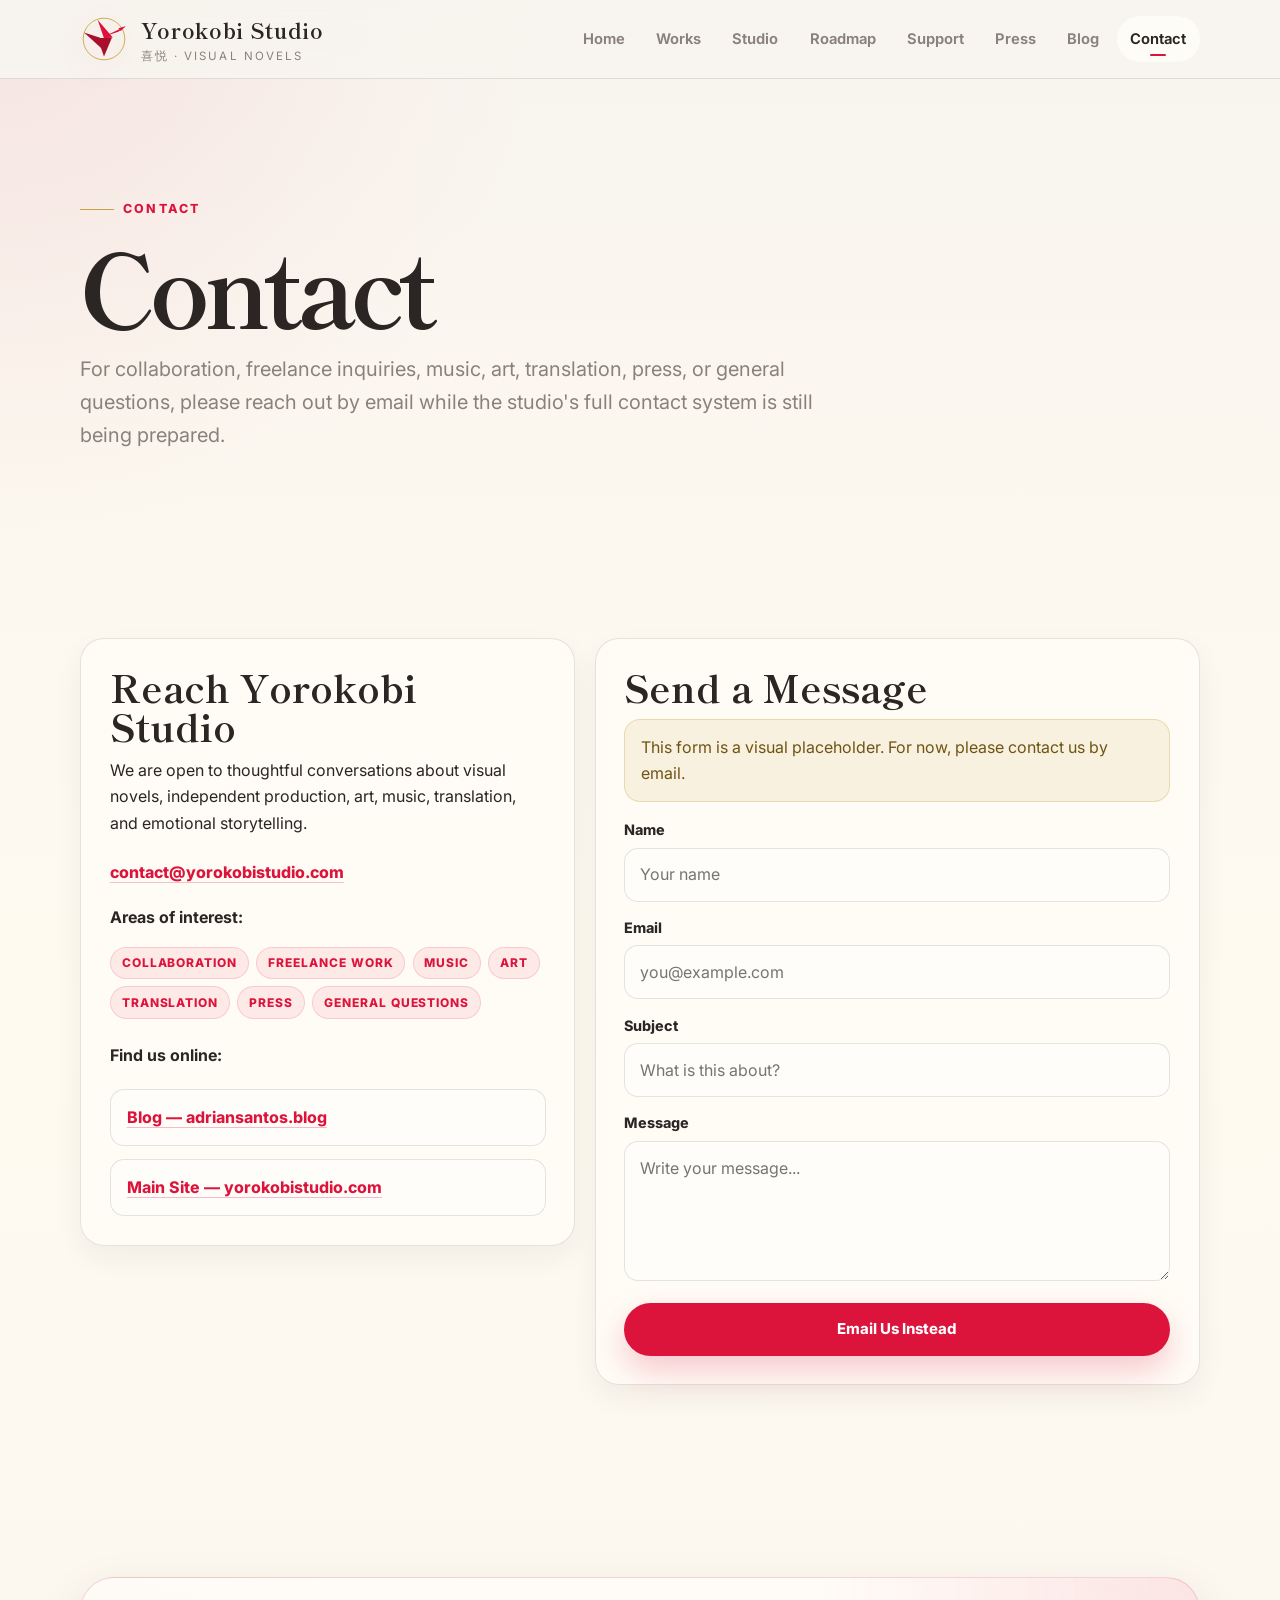
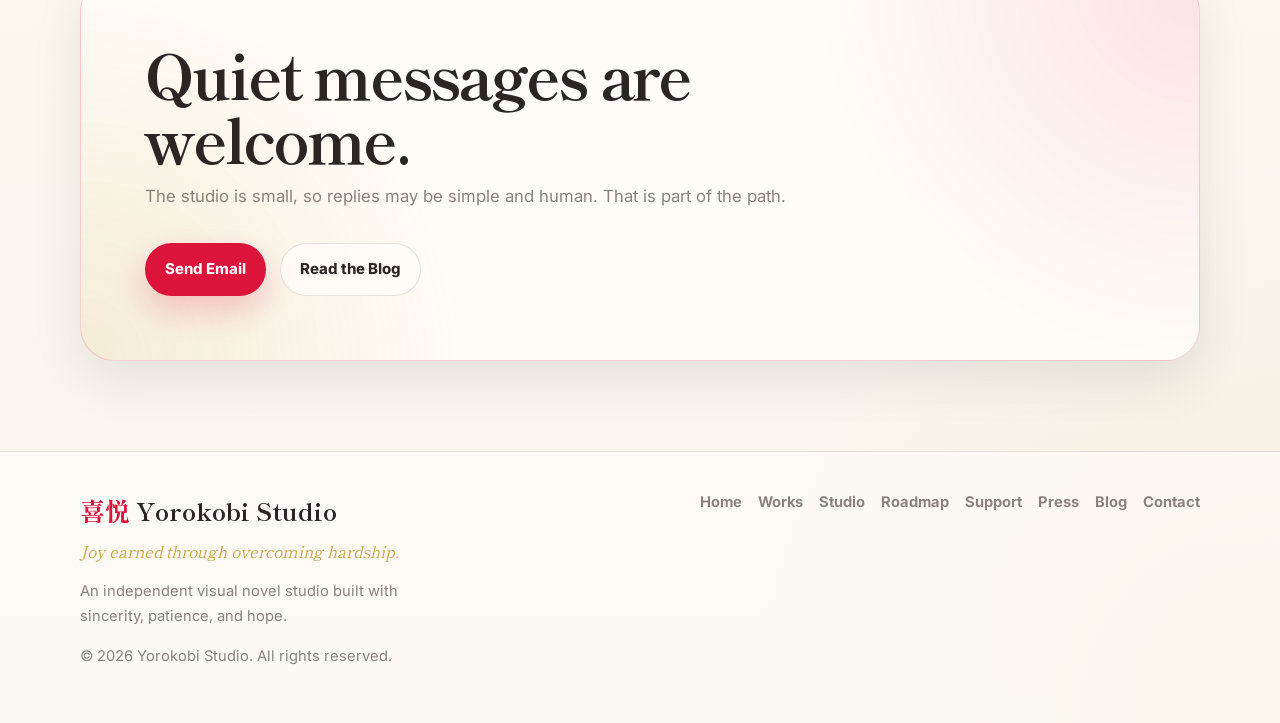
==== contact.html @ f6c5d346 "primeiro commit" ====
<!doctype html>
<html lang="en">
<head>
  <meta charset="utf-8">
  <meta name="viewport" content="width=device-width, initial-scale=1">
  <title>Contact — Yorokobi Studio</title>
  <meta name="description" content="Contact Yorokobi Studio about collaboration, freelance work, music, art, translation, press, or general questions. For now, please reach us by email.">
  <link rel="canonical" href="https://yorokobistudio.com/contact.html">
  <meta name="theme-color" content="#DC143C">

  <!-- Open Graph -->
  <meta property="og:type" content="website">
  <meta property="og:site_name" content="Yorokobi Studio">
  <meta property="og:title" content="Contact — Yorokobi Studio">
  <meta property="og:description" content="Reach Yorokobi Studio about collaboration, freelance work, music, art, translation, press, or general questions.">
  <meta property="og:url" content="https://yorokobistudio.com/contact.html">
  <meta property="og:image" content="https://yorokobistudio.com/assets/img/og-image.png">
  <meta property="og:locale" content="en">

  <!-- Twitter -->
  <meta name="twitter:card" content="summary_large_image">
  <meta name="twitter:title" content="Contact — Yorokobi Studio">
  <meta name="twitter:description" content="Reach Yorokobi Studio about collaboration, freelance work, music, art, translation, or press.">
  <meta name="twitter:image" content="https://yorokobistudio.com/assets/img/og-image.png">

  <!-- Favicons -->
  <link rel="icon" href="assets/favicon/favicon.ico" sizes="any">
  <link rel="icon" type="image/svg+xml" href="assets/favicon/favicon.svg">
  <link rel="icon" type="image/png" sizes="32x32" href="assets/favicon/favicon-32x32.png">
  <link rel="icon" type="image/png" sizes="16x16" href="assets/favicon/favicon-16x16.png">
  <link rel="apple-touch-icon" href="assets/favicon/apple-touch-icon.png">

  <!-- Fonts -->
  <link rel="preconnect" href="https://fonts.googleapis.com">
  <link rel="preconnect" href="https://fonts.gstatic.com" crossorigin>
  <link href="https://fonts.googleapis.com/css2?family=Shippori+Mincho:wght@500;700&family=Inter:wght@400;500;600;700&display=swap" rel="stylesheet">

  <link rel="stylesheet" href="assets/css/style.css">
</head>
<body>
  <a class="skip-link" href="#main-content">Skip to content</a>
<header class="site-header">
  <div class="header-inner">
    <a class="brand" href="index.html" aria-label="Yorokobi Studio — home">
      <img class="brand-logo" src="assets/img/logo-mark.svg" alt="" aria-hidden="true" width="48" height="48">
      <span class="brand-text">
        <span class="brand-name">Yorokobi Studio</span>
        <span class="brand-sub">喜悦 · Visual Novels</span>
      </span>
    </a>

    <button class="nav-toggle" type="button" aria-label="Open navigation menu" aria-controls="site-nav" aria-expanded="false" data-nav-toggle>
      <span></span>
      <span></span>
      <span></span>
    </button>

    <nav class="site-nav" id="site-nav" aria-label="Primary navigation" data-site-nav>
      <a href="index.html">Home</a><a href="works.html">Works</a><a href="studio.html">Studio</a><a href="roadmap.html">Roadmap</a><a href="support.html">Support</a><a href="press.html">Press</a><a href="https://adriansantos.blog" target="_blank" rel="noopener">Blog</a><a href="contact.html" class="active">Contact</a>
    </nav>
  </div>
</header>
  <main id="main-content">
    <section class="page-hero">
      <span class="eyebrow">Contact</span>
      <h1>Contact</h1>
      <p class="lead">For collaboration, freelance inquiries, music, art, translation, press, or general questions, please reach out by email while the studio's full contact system is still being prepared.</p>
    </section>

    <section class="section">
      <div class="container contact-layout">
        <article class="contact-card fade-in">
          <h2>Reach Yorokobi Studio</h2>
          <p>We are open to thoughtful conversations about visual novels, independent production, art, music, translation, and emotional storytelling.</p>
          <a class="contact-email" href="mailto:contact@yorokobistudio.com">contact@yorokobistudio.com</a>

          <p><strong>Areas of interest:</strong></p>
          <div class="interest-tags">
            <span class="pill">Collaboration</span>
            <span class="pill">Freelance Work</span>
            <span class="pill">Music</span>
            <span class="pill">Art</span>
            <span class="pill">Translation</span>
            <span class="pill">Press</span>
            <span class="pill">General Questions</span>
          </div>

          <p style="margin-top:1.4rem;"><strong>Find us online:</strong></p>
          <ul class="support-list">
            <li><a class="text-link" href="https://adriansantos.blog" target="_blank" rel="noopener">Blog — adriansantos.blog</a></li>
            <li><a class="text-link" href="https://yorokobistudio.com" target="_blank" rel="noopener">Main Site — yorokobistudio.com</a></li>
          </ul>
        </article>

        <article class="contact-card fade-in">
          <h2>Send a Message</h2>
          <p class="notice">This form is a visual placeholder. For now, please contact us by email.</p>
          <form class="placeholder-form" aria-label="Visual contact form placeholder">
            <div class="field">
              <label for="name">Name</label>
              <input id="name" name="name" type="text" autocomplete="name" placeholder="Your name" disabled>
            </div>
            <div class="field">
              <label for="email">Email</label>
              <input id="email" name="email" type="email" autocomplete="email" placeholder="you@example.com" disabled>
            </div>
            <div class="field">
              <label for="subject">Subject</label>
              <input id="subject" name="subject" type="text" placeholder="What is this about?" disabled>
            </div>
            <div class="field">
              <label for="message">Message</label>
              <textarea id="message" name="message" placeholder="Write your message..." disabled></textarea>
            </div>
            <a class="button button-primary" href="mailto:contact@yorokobistudio.com">Email Us Instead</a>
          </form>
        </article>
      </div>
    </section>

    <section class="cta fade-in">
      <h2>Quiet messages are welcome.</h2>
      <p>The studio is small, so replies may be simple and human. That is part of the path.</p>
      <div class="cta-actions">
        <a class="button button-primary" href="mailto:contact@yorokobistudio.com">Send Email</a>
        <a class="button button-secondary" href="https://adriansantos.blog" target="_blank" rel="noopener">Read the Blog</a>
      </div>
    </section>

  </main>
  <footer class="site-footer">
  <div class="footer-inner">
    <div class="footer-brand">
      <h2><span class="footer-kanji">喜悦</span> Yorokobi Studio</h2>
      <p class="footer-tagline">Joy earned through overcoming hardship.</p>
      <p class="footer-note">An independent visual novel studio built with sincerity, patience, and hope.</p>
      <p class="footer-small">© 2026 Yorokobi Studio. All rights reserved.</p>
    </div>
    <nav class="footer-links" aria-label="Footer navigation">
      <a href="index.html">Home</a><a href="works.html">Works</a><a href="studio.html">Studio</a><a href="roadmap.html">Roadmap</a><a href="support.html">Support</a><a href="press.html">Press</a><a href="https://adriansantos.blog" target="_blank" rel="noopener">Blog</a><a href="contact.html">Contact</a>
    </nav>
  </div>
</footer>
  <script src="assets/js/main.js"></script>
</body>
</html>
---- assets/css/style.css ----
/*
  Yorokobi Studio static MVP
  Palette:
  - Off-white: #F8F5EF
  - Carmine: #DC143C
  - Soft gold: #C6A43F
  - Dark text: #2B2523
  - Soft gray: #8A817C
  - Alternate light: #FFFDF8
*/

:root {
  --color-bg: #F8F5EF;
  --color-bg-soft: #FFFDF8;
  --color-card: rgba(255, 253, 248, 0.84);
  --color-text: #2B2523;
  --color-muted: #8A817C;
  --color-red: #DC143C;
  --color-red-dark: #A80F2D;
  --color-gold: #C6A43F;
  --color-line: rgba(43, 37, 35, 0.12);
  --color-shadow: rgba(43, 37, 35, 0.10);
  --font-title: "Shippori Mincho", "Noto Serif JP", "Noto Serif", Georgia, serif;
  --font-body: "Inter", "Noto Sans", "Montserrat", system-ui, -apple-system, BlinkMacSystemFont, "Segoe UI", sans-serif;
  --container: min(1120px, calc(100% - 40px));
  --radius: 24px;
  --radius-sm: 16px;
  --shadow: 0 18px 50px var(--color-shadow);
  --transition: 180ms ease;
}

*,
*::before,
*::after {
  box-sizing: border-box;
}

html {
  color: var(--color-text);
  background: var(--color-bg);
  scroll-behavior: smooth;
}

body {
  margin: 0;
  min-height: 100vh;
  font-family: var(--font-body);
  line-height: 1.65;
  background:
    radial-gradient(circle at top left, rgba(220, 20, 60, 0.08), transparent 34rem),
    radial-gradient(circle at bottom right, rgba(198, 164, 63, 0.12), transparent 35rem),
    linear-gradient(180deg, var(--color-bg), #fffaf0 44%, var(--color-bg));
  color: var(--color-text);
}

body.nav-open {
  overflow: hidden;
}

img,
svg {
  max-width: 100%;
  display: block;
}

a {
  color: inherit;
  text-decoration: none;
}

a:focus-visible,
button:focus-visible,
input:focus-visible,
textarea:focus-visible {
  outline: 3px solid rgba(220, 20, 60, 0.35);
  outline-offset: 4px;
  border-radius: 10px;
}

p {
  margin: 0 0 1rem;
}

.skip-link {
  position: absolute;
  top: -80px;
  left: 16px;
  z-index: 999;
  padding: 0.75rem 1rem;
  color: white;
  background: var(--color-red);
  border-radius: 999px;
}

.skip-link:focus {
  top: 16px;
}

.site-header {
  position: sticky;
  top: 0;
  z-index: 100;
  backdrop-filter: blur(16px);
  background: rgba(248, 245, 239, 0.88);
  border-bottom: 1px solid var(--color-line);
}

.header-inner {
  width: var(--container);
  margin: 0 auto;
  min-height: 78px;
  display: flex;
  align-items: center;
  justify-content: space-between;
  gap: 1.5rem;
}

.brand {
  display: inline-flex;
  align-items: center;
  gap: 0.8rem;
  min-width: max-content;
}

.brand-mark {
  width: 44px;
  height: 44px;
  display: grid;
  place-items: center;
  border: 1px solid rgba(220, 20, 60, 0.2);
  border-radius: 50%;
  background:
    linear-gradient(135deg, rgba(255,255,255,0.75), rgba(198,164,63,0.12)),
    var(--color-bg-soft);
  color: var(--color-red);
  font-family: var(--font-title);
  font-size: 1.08rem;
  box-shadow: 0 10px 24px rgba(220, 20, 60, 0.08);
}

.brand-text {
  display: flex;
  flex-direction: column;
  gap: 0.02rem;
}

.brand-name {
  font-family: var(--font-title);
  font-size: clamp(1.1rem, 2vw, 1.34rem);
  letter-spacing: 0.03em;
  font-weight: 700;
}

.brand-sub {
  color: var(--color-muted);
  font-size: 0.72rem;
  letter-spacing: 0.18em;
  text-transform: uppercase;
}

.nav-toggle {
  display: none;
  width: 44px;
  height: 44px;
  border: 1px solid var(--color-line);
  border-radius: 999px;
  background: var(--color-bg-soft);
  cursor: pointer;
}

.nav-toggle span {
  display: block;
  width: 18px;
  height: 2px;
  margin: 4px auto;
  background: var(--color-text);
  border-radius: 999px;
  transition: transform var(--transition), opacity var(--transition);
}

.nav-toggle[aria-expanded="true"] span:nth-child(1) {
  transform: translateY(6px) rotate(45deg);
}

.nav-toggle[aria-expanded="true"] span:nth-child(2) {
  opacity: 0;
}

.nav-toggle[aria-expanded="true"] span:nth-child(3) {
  transform: translateY(-6px) rotate(-45deg);
}

.site-nav {
  display: flex;
  align-items: center;
  gap: 0.25rem;
}

.site-nav a {
  position: relative;
  padding: 0.7rem 0.85rem;
  border-radius: 999px;
  color: var(--color-muted);
  font-size: 0.92rem;
  font-weight: 650;
  transition: color var(--transition), background var(--transition);
}

.site-nav a:hover,
.site-nav a.active {
  color: var(--color-text);
  background: rgba(255, 253, 248, 0.9);
}

.site-nav a.active::after {
  content: "";
  position: absolute;
  left: 50%;
  bottom: 0.4rem;
  width: 16px;
  height: 2px;
  background: var(--color-red);
  border-radius: 999px;
  transform: translateX(-50%);
}

main {
  width: 100%;
}

.container {
  width: var(--container);
  margin: 0 auto;
}

.hero {
  width: var(--container);
  margin: 0 auto;
  min-height: calc(100vh - 78px);
  padding: clamp(4rem, 8vw, 7rem) 0;
  display: grid;
  grid-template-columns: minmax(0, 1.05fr) minmax(320px, 0.95fr);
  align-items: center;
  gap: clamp(2rem, 6vw, 5.5rem);
}

.hero-kicker,
.eyebrow {
  display: inline-flex;
  align-items: center;
  gap: 0.55rem;
  margin-bottom: 1rem;
  color: var(--color-red);
  font-size: 0.78rem;
  font-weight: 780;
  letter-spacing: 0.18em;
  text-transform: uppercase;
}

.hero-kicker::before,
.eyebrow::before {
  content: "";
  width: 34px;
  height: 1px;
  background: var(--color-gold);
}

.hero-title {
  margin: 0;
  font-family: var(--font-title);
  font-size: clamp(3.2rem, 8.8vw, 7.4rem);
  line-height: 0.92;
  letter-spacing: -0.055em;
}

.hero-kanji {
  display: inline-block;
  color: var(--color-red);
  font-size: 0.58em;
  letter-spacing: 0.02em;
  transform: translateY(-0.08em);
}

.hero-lead {
  max-width: 660px;
  margin: 1.6rem 0 0;
  color: var(--color-muted);
  font-size: clamp(1.04rem, 2vw, 1.3rem);
}

.hero-actions,
.cta-actions,
.page-actions {
  display: flex;
  flex-wrap: wrap;
  gap: 0.85rem;
  margin-top: 2rem;
}

.button {
  display: inline-flex;
  align-items: center;
  justify-content: center;
  min-height: 48px;
  padding: 0.82rem 1.2rem;
  border: 1px solid transparent;
  border-radius: 999px;
  font-size: 0.94rem;
  font-weight: 750;
  transition: transform var(--transition), box-shadow var(--transition), background var(--transition), border-color var(--transition), color var(--transition);
}

.button:hover {
  transform: translateY(-2px);
}

.button-primary {
  color: #fff;
  background: var(--color-red);
  box-shadow: 0 14px 32px rgba(220, 20, 60, 0.22);
}

.button-primary:hover {
  background: var(--color-red-dark);
}

.button-secondary {
  color: var(--color-text);
  background: rgba(255, 253, 248, 0.72);
  border-color: var(--color-line);
}

.button-secondary:hover {
  border-color: rgba(220, 20, 60, 0.28);
  box-shadow: 0 10px 28px rgba(43, 37, 35, 0.08);
}

.hero-media {
  position: relative;
}

.hero-card {
  position: relative;
  overflow: hidden;
  border: 1px solid var(--color-line);
  border-radius: 34px;
  background: var(--color-card);
  box-shadow: var(--shadow);
}

.hero-note {
  position: absolute;
  right: -0.8rem;
  bottom: -1rem;
  width: min(290px, 85%);
  padding: 1rem 1.1rem;
  border: 1px solid rgba(198, 164, 63, 0.34);
  border-radius: 20px;
  background: rgba(255, 253, 248, 0.92);
  box-shadow: 0 16px 36px rgba(43, 37, 35, 0.12);
  backdrop-filter: blur(12px);
}

.hero-note strong {
  display: block;
  margin-bottom: 0.18rem;
  font-family: var(--font-title);
  font-size: 1.12rem;
}

.hero-note span {
  color: var(--color-muted);
  font-size: 0.9rem;
}

.section {
  padding: clamp(3.7rem, 8vw, 6.5rem) 0;
}

.section.alt {
  border-top: 1px solid var(--color-line);
  border-bottom: 1px solid var(--color-line);
  background:
    linear-gradient(180deg, rgba(255,253,248,0.72), rgba(248,245,239,0.66));
}

.section-header {
  display: flex;
  align-items: end;
  justify-content: space-between;
  gap: 1.5rem;
  margin-bottom: 2rem;
}

.section-title {
  margin: 0;
  max-width: 780px;
  font-family: var(--font-title);
  font-size: clamp(2.1rem, 5vw, 4.2rem);
  line-height: 1;
  letter-spacing: -0.04em;
}

.section-copy {
  max-width: 650px;
  color: var(--color-muted);
  font-size: 1.04rem;
}

.text-link {
  color: var(--color-red);
  font-weight: 760;
  text-decoration: underline;
  text-decoration-color: rgba(220, 20, 60, 0.28);
  text-underline-offset: 0.25em;
}

.grid {
  display: grid;
  gap: 1.2rem;
}

.grid-3 {
  grid-template-columns: repeat(3, minmax(0, 1fr));
}

.grid-2 {
  grid-template-columns: repeat(2, minmax(0, 1fr));
}

.card {
  position: relative;
  overflow: hidden;
  border: 1px solid var(--color-line);
  border-radius: var(--radius);
  background: var(--color-card);
  box-shadow: 0 12px 28px rgba(43, 37, 35, 0.055);
  transition: transform var(--transition), box-shadow var(--transition), border-color var(--transition);
}

.card:hover {
  transform: translateY(-4px);
  border-color: rgba(220, 20, 60, 0.2);
  box-shadow: var(--shadow);
}

.card-body {
  padding: 1.45rem;
}

.card-meta {
  display: flex;
  flex-wrap: wrap;
  gap: 0.5rem;
  margin-bottom: 1rem;
  color: var(--color-muted);
  font-size: 0.8rem;
  letter-spacing: 0.08em;
  text-transform: uppercase;
}

.pill,
.status-pill {
  display: inline-flex;
  width: fit-content;
  align-items: center;
  border-radius: 999px;
  font-size: 0.75rem;
  font-weight: 780;
  letter-spacing: 0.08em;
  text-transform: uppercase;
}

.pill {
  padding: 0.34rem 0.68rem;
  color: var(--color-red);
  background: rgba(220, 20, 60, 0.08);
  border: 1px solid rgba(220, 20, 60, 0.14);
}

.status-pill {
  padding: 0.28rem 0.58rem;
  color: #6F5413;
  background: rgba(198, 164, 63, 0.16);
  border: 1px solid rgba(198, 164, 63, 0.24);
}

.card-title {
  margin: 0 0 0.65rem;
  font-family: var(--font-title);
  font-size: clamp(1.32rem, 3vw, 1.72rem);
  line-height: 1.12;
}

.card p {
  color: var(--color-muted);
}

.work-image {
  border-bottom: 1px solid var(--color-line);
  background: #fffaf0;
}

.work-details {
  display: grid;
  gap: 0.55rem;
  margin: 1.15rem 0 0;
  padding: 0;
  list-style: none;
}

.work-details li {
  display: flex;
  justify-content: space-between;
  gap: 1rem;
  color: var(--color-muted);
  font-size: 0.93rem;
  border-top: 1px solid var(--color-line);
  padding-top: 0.55rem;
}

.work-details strong {
  color: var(--color-text);
}

.manifesto-grid {
  display: grid;
  grid-template-columns: 0.86fr 1.14fr;
  gap: clamp(1.5rem, 5vw, 4rem);
  align-items: start;
}

.manifesto-panel {
  padding: clamp(1.4rem, 4vw, 2rem);
  border: 1px solid rgba(220, 20, 60, 0.18);
  border-radius: 30px;
  background:
    linear-gradient(140deg, rgba(255,253,248,0.95), rgba(248,245,239,0.64)),
    var(--color-bg-soft);
  box-shadow: var(--shadow);
}

.manifesto-panel blockquote {
  margin: 0;
  font-family: var(--font-title);
  font-size: clamp(1.7rem, 3.5vw, 3rem);
  line-height: 1.12;
  letter-spacing: -0.035em;
}

.manifesto-list {
  display: grid;
  gap: 1rem;
}

.manifesto-item {
  padding: 1.2rem;
  border: 1px solid var(--color-line);
  border-radius: var(--radius-sm);
  background: rgba(255, 253, 248, 0.74);
}

.manifesto-item h3 {
  margin: 0 0 0.35rem;
  font-family: var(--font-title);
  font-size: 1.25rem;
}

.cta {
  width: var(--container);
  margin: clamp(3rem, 7vw, 6rem) auto;
  padding: clamp(2rem, 6vw, 4rem);
  border: 1px solid rgba(220, 20, 60, 0.18);
  border-radius: 34px;
  background:
    radial-gradient(circle at top right, rgba(220, 20, 60, 0.10), transparent 24rem),
    radial-gradient(circle at bottom left, rgba(198, 164, 63, 0.18), transparent 24rem),
    rgba(255, 253, 248, 0.86);
  box-shadow: var(--shadow);
}

.cta h2 {
  max-width: 760px;
  margin: 0 0 0.9rem;
  font-family: var(--font-title);
  font-size: clamp(2rem, 4.8vw, 4rem);
  line-height: 1.03;
  letter-spacing: -0.045em;
}

.cta p {
  max-width: 680px;
  color: var(--color-muted);
  font-size: 1.05rem;
}

.page-hero {
  width: var(--container);
  margin: 0 auto;
  padding: clamp(4.6rem, 9vw, 7rem) 0 clamp(2.7rem, 6vw, 4.2rem);
}

.page-hero h1 {
  margin: 0;
  font-family: var(--font-title);
  font-size: clamp(3rem, 8vw, 6.5rem);
  line-height: 0.95;
  letter-spacing: -0.055em;
}

.page-hero p {
  max-width: 760px;
  margin-top: 1.25rem;
  color: var(--color-muted);
  font-size: clamp(1.05rem, 2.2vw, 1.25rem);
}

.story-section {
  display: grid;
  grid-template-columns: 0.8fr 1.2fr;
  gap: clamp(1.5rem, 5vw, 4rem);
}

.story-index {
  position: sticky;
  top: 110px;
  height: fit-content;
  padding: 1.4rem;
  border: 1px solid var(--color-line);
  border-radius: var(--radius);
  background: rgba(255, 253, 248, 0.7);
}

.story-index span {
  color: var(--color-red);
  font-size: 0.78rem;
  font-weight: 800;
  letter-spacing: 0.16em;
  text-transform: uppercase;
}

.story-index h2 {
  margin: 0.65rem 0 0;
  font-family: var(--font-title);
  font-size: clamp(1.8rem, 4vw, 3rem);
  line-height: 1;
}

.story-blocks {
  display: grid;
  gap: 1rem;
}

.story-block {
  padding: clamp(1.2rem, 3vw, 1.8rem);
  border: 1px solid var(--color-line);
  border-radius: var(--radius);
  background: rgba(255, 253, 248, 0.78);
}

.story-block h3 {
  margin: 0 0 0.7rem;
  font-family: var(--font-title);
  font-size: clamp(1.5rem, 3vw, 2rem);
}

.support-list {
  display: grid;
  gap: 0.8rem;
  padding: 0;
  margin: 1.3rem 0 0;
  list-style: none;
}

.support-list li {
  padding: 0.9rem 1rem;
  border: 1px solid var(--color-line);
  border-radius: 14px;
  background: rgba(255,255,255,0.36);
}

.link-grid {
  display: grid;
  grid-template-columns: repeat(3, minmax(0, 1fr));
  gap: 1rem;
}

.platform-link {
  padding: 1.2rem;
  border: 1px solid var(--color-line);
  border-radius: var(--radius-sm);
  background: rgba(255, 253, 248, 0.72);
  transition: transform var(--transition), border-color var(--transition), box-shadow var(--transition);
}

.platform-link:hover {
  transform: translateY(-3px);
  border-color: rgba(220, 20, 60, 0.22);
  box-shadow: 0 16px 34px rgba(43, 37, 35, 0.08);
}

.platform-link strong {
  display: block;
  margin-bottom: 0.3rem;
  font-family: var(--font-title);
  font-size: 1.28rem;
}

.platform-link span {
  color: var(--color-muted);
  font-size: 0.92rem;
}

.contact-layout {
  display: grid;
  grid-template-columns: 0.9fr 1.1fr;
  gap: 1.2rem;
  align-items: start;
}

.contact-card {
  padding: clamp(1.35rem, 3vw, 1.8rem);
  border: 1px solid var(--color-line);
  border-radius: var(--radius);
  background: rgba(255, 253, 248, 0.78);
  box-shadow: 0 12px 28px rgba(43, 37, 35, 0.055);
}

.contact-card h2 {
  margin: 0 0 0.8rem;
  font-family: var(--font-title);
  font-size: clamp(1.6rem, 3.5vw, 2.4rem);
  line-height: 1;
}

.contact-email {
  display: inline-flex;
  margin: 0.4rem 0 1.2rem;
  color: var(--color-red);
  font-weight: 780;
  text-decoration: underline;
  text-decoration-color: rgba(220,20,60,0.25);
  text-underline-offset: 0.25em;
}

.interest-tags {
  display: flex;
  flex-wrap: wrap;
  gap: 0.45rem;
  margin-top: 1rem;
}

.placeholder-form {
  display: grid;
  gap: 0.9rem;
  margin-top: 1rem;
}

.field label {
  display: block;
  margin-bottom: 0.35rem;
  color: var(--color-text);
  font-size: 0.9rem;
  font-weight: 760;
}

.field input,
.field textarea {
  width: 100%;
  border: 1px solid var(--color-line);
  border-radius: 14px;
  padding: 0.8rem 0.9rem;
  color: var(--color-muted);
  background: rgba(255,255,255,0.48);
  font: inherit;
}

.field textarea {
  min-height: 140px;
  resize: vertical;
}

.notice {
  padding: 0.9rem 1rem;
  border: 1px solid rgba(198, 164, 63, 0.3);
  border-radius: 16px;
  color: #6F5413;
  background: rgba(198, 164, 63, 0.12);
}

.site-footer {
  margin-top: 4rem;
  border-top: 1px solid var(--color-line);
  background: rgba(255, 253, 248, 0.68);
}

.footer-inner {
  width: var(--container);
  margin: 0 auto;
  padding: 2.4rem 0;
  display: grid;
  grid-template-columns: 1fr auto;
  gap: 2rem;
  align-items: start;
}

.footer-brand {
  max-width: 380px;
}

.footer-brand h2 {
  margin: 0 0 0.45rem;
  font-family: var(--font-title);
  font-size: 1.55rem;
}

.footer-brand p,
.footer-small {
  color: var(--color-muted);
  font-size: 0.92rem;
}

.footer-links {
  display: flex;
  flex-wrap: wrap;
  justify-content: end;
  gap: 0.75rem 1rem;
}

.footer-links a {
  color: var(--color-muted);
  font-size: 0.92rem;
  font-weight: 680;
}

.footer-links a:hover {
  color: var(--color-red);
}

/* =====================================================================
   INSTITUTIONAL UPGRADE — added components & refinements
   (header logo, intro lead, blog notes, timeline, press kit,
    development section, refined footer, back-to-top)
   ===================================================================== */

/* --- Header brand logo --- */
.brand-logo {
  width: 48px;
  height: 48px;
  flex: none;
  filter: drop-shadow(0 8px 18px rgba(220, 20, 60, 0.12));
}

/* --- Generic intro lead under page hero --- */
.lead {
  max-width: 720px;
  color: var(--color-muted);
  font-size: clamp(1.05rem, 2.2vw, 1.25rem);
}

.section-intro {
  max-width: 760px;
  margin: 0 0 2.4rem;
}

.section-intro .section-title {
  margin-bottom: 0.7rem;
}

/* --- Pill colour variants --- */
.pill.pill-gold {
  color: #6F5413;
  background: rgba(198, 164, 63, 0.14);
  border-color: rgba(198, 164, 63, 0.28);
}

.pill.pill-muted {
  color: var(--color-muted);
  background: rgba(43, 37, 35, 0.05);
  border-color: var(--color-line);
}

/* --- Blog note cards (clickable) --- */
.note-card {
  display: block;
  color: inherit;
}

.note-card .card-title {
  transition: color var(--transition);
}

.note-card:hover .card-title {
  color: var(--color-red);
}

.note-arrow {
  display: inline-flex;
  align-items: center;
  gap: 0.4rem;
  margin-top: 1rem;
  color: var(--color-red);
  font-size: 0.86rem;
  font-weight: 760;
  letter-spacing: 0.04em;
}

.note-arrow::after {
  content: "→";
  transition: transform var(--transition);
}

.note-card:hover .note-arrow::after {
  transform: translateX(4px);
}

/* --- Roadmap timeline --- */
.timeline {
  display: grid;
  gap: 1.1rem;
  counter-reset: phase;
}

.phase {
  position: relative;
  display: grid;
  grid-template-columns: auto minmax(0, 1fr);
  gap: clamp(1rem, 3vw, 1.8rem);
  padding: clamp(1.4rem, 3.4vw, 2rem);
  border: 1px solid var(--color-line);
  border-radius: var(--radius);
  background: var(--color-card);
  box-shadow: 0 12px 28px rgba(43, 37, 35, 0.05);
}

.phase-no {
  display: grid;
  place-items: center;
  width: 64px;
  height: 64px;
  border-radius: 50%;
  border: 1px solid rgba(198, 164, 63, 0.4);
  background: linear-gradient(140deg, rgba(255, 253, 248, 0.95), rgba(198, 164, 63, 0.12));
  color: var(--color-red);
  font-family: var(--font-title);
  font-size: 1.3rem;
  font-weight: 700;
}

.phase-body h3 {
  margin: 0 0 0.2rem;
  font-family: var(--font-title);
  font-size: clamp(1.3rem, 3vw, 1.7rem);
}

.phase-body .phase-label {
  display: block;
  margin-bottom: 0.7rem;
  color: var(--color-gold);
  font-size: 0.76rem;
  font-weight: 800;
  letter-spacing: 0.16em;
  text-transform: uppercase;
}

.phase-body p {
  color: var(--color-muted);
}

.phase-status {
  margin-top: 0.4rem;
}

/* --- Press / Quick Facts --- */
.press-layout {
  display: grid;
  grid-template-columns: 1.25fr 0.75fr;
  gap: clamp(1.2rem, 4vw, 2.4rem);
  align-items: start;
}

.facts {
  display: grid;
  border: 1px solid var(--color-line);
  border-radius: var(--radius);
  overflow: hidden;
  background: var(--color-card);
  box-shadow: 0 12px 28px rgba(43, 37, 35, 0.05);
}

.facts div {
  display: flex;
  justify-content: space-between;
  align-items: baseline;
  gap: 1rem;
  padding: 0.92rem 1.2rem;
  border-top: 1px solid var(--color-line);
  font-size: 0.95rem;
}

.facts div:first-child {
  border-top: none;
}

.facts dt {
  margin: 0;
  color: var(--color-muted);
  font-weight: 700;
  letter-spacing: 0.02em;
}

.facts dd {
  margin: 0;
  text-align: right;
  color: var(--color-text);
  font-weight: 650;
}

.brand-assets {
  margin-top: 1.2rem;
  padding: clamp(1.3rem, 3vw, 1.8rem);
  border: 1px dashed rgba(198, 164, 63, 0.45);
  border-radius: var(--radius);
  background: rgba(198, 164, 63, 0.07);
}

.brand-assets h3 {
  margin: 0 0 0.5rem;
  font-family: var(--font-title);
  font-size: 1.3rem;
}

.brand-assets p {
  color: var(--color-muted);
  margin-bottom: 0;
}

.prose p {
  color: var(--color-muted);
  font-size: 1.04rem;
}

.prose p + p {
  margin-top: 0.4rem;
}

/* --- Back to top --- */
.to-top {
  position: fixed;
  right: clamp(16px, 3vw, 28px);
  bottom: clamp(16px, 3vw, 28px);
  z-index: 90;
  display: grid;
  place-items: center;
  width: 46px;
  height: 46px;
  border: none;
  border-radius: 50%;
  color: #fff;
  background: var(--color-red);
  box-shadow: 0 12px 28px rgba(220, 20, 60, 0.28);
  cursor: pointer;
  opacity: 0;
  visibility: hidden;
  transform: translateY(12px);
  transition: opacity var(--transition), transform var(--transition), visibility var(--transition), background var(--transition);
}

.to-top.is-visible {
  opacity: 1;
  visibility: visible;
  transform: none;
}

.to-top:hover {
  background: var(--color-red-dark);
}

/* --- Refined footer --- */
.footer-inner {
  grid-template-columns: 1.2fr auto;
}

.footer-brand .footer-kanji {
  color: var(--color-red);
  font-family: var(--font-title);
}

.footer-tagline {
  margin: 0.4rem 0 0.9rem !important;
  color: var(--color-gold) !important;
  font-family: var(--font-title);
  font-style: italic;
  font-size: 1.02rem !important;
}

.footer-note {
  max-width: 360px;
}

/* Timeline responsive */
@media (max-width: 560px) {
  .phase {
    grid-template-columns: 1fr;
    gap: 1rem;
  }

  .phase-no {
    width: 54px;
    height: 54px;
    font-size: 1.1rem;
  }

  .press-layout {
    grid-template-columns: 1fr;
  }
}

@media (max-width: 900px) {
  .press-layout {
    grid-template-columns: 1fr;
  }
}

.fade-in {
  opacity: 0;
  transform: translateY(16px);
}

.fade-in.is-visible {
  opacity: 1;
  transform: translateY(0);
  transition: opacity 520ms ease, transform 520ms ease;
}

@media (prefers-reduced-motion: reduce) {
  html {
    scroll-behavior: auto;
  }

  *,
  *::before,
  *::after {
    transition-duration: 0.001ms !important;
    animation-duration: 0.001ms !important;
    animation-iteration-count: 1 !important;
  }

  .fade-in {
    opacity: 1;
    transform: none;
  }
}

@media (max-width: 900px) {
  :root {
    --container: min(100% - 32px, 720px);
  }

  .nav-toggle {
    display: block;
  }

  .site-nav {
    position: fixed;
    inset: 78px 16px auto 16px;
    display: none;
    flex-direction: column;
    align-items: stretch;
    gap: 0.4rem;
    padding: 1rem;
    border: 1px solid var(--color-line);
    border-radius: 24px;
    background: rgba(255, 253, 248, 0.96);
    box-shadow: var(--shadow);
  }

  .site-nav.is-open {
    display: flex;
  }

  .site-nav a {
    padding: 0.92rem 1rem;
  }

  .site-nav a.active::after {
    display: none;
  }

  .hero,
  .manifesto-grid,
  .story-section,
  .contact-layout {
    grid-template-columns: 1fr;
  }

  .hero {
    min-height: auto;
    padding-top: 4.2rem;
  }

  .hero-media {
    max-width: 560px;
  }

  .hero-note {
    position: relative;
    right: auto;
    bottom: auto;
    width: auto;
    margin: -1.2rem 1rem 0;
  }

  .section-header {
    display: block;
  }

  .section-header .text-link {
    display: inline-flex;
    margin-top: 0.75rem;
  }

  .grid-3,
  .grid-2,
  .link-grid {
    grid-template-columns: 1fr;
  }

  .story-index {
    position: static;
  }

  .footer-inner {
    grid-template-columns: 1fr;
  }

  .footer-links {
    justify-content: start;
  }
}

@media (max-width: 560px) {
  :root {
    --container: min(100% - 24px, 520px);
  }

  .header-inner {
    min-height: 70px;
  }

  .brand-mark {
    width: 40px;
    height: 40px;
  }

  .brand-sub {
    display: none;
  }

  .site-nav {
    inset-top: 70px;
  }

  .hero-title {
    font-size: clamp(2.9rem, 18vw, 4.2rem);
  }

  .hero-actions,
  .cta-actions,
  .page-actions {
    flex-direction: column;
  }

  .button {
    width: 100%;
  }

  .card-body {
    padding: 1.15rem;
  }

  .cta {
    border-radius: 24px;
  }
}
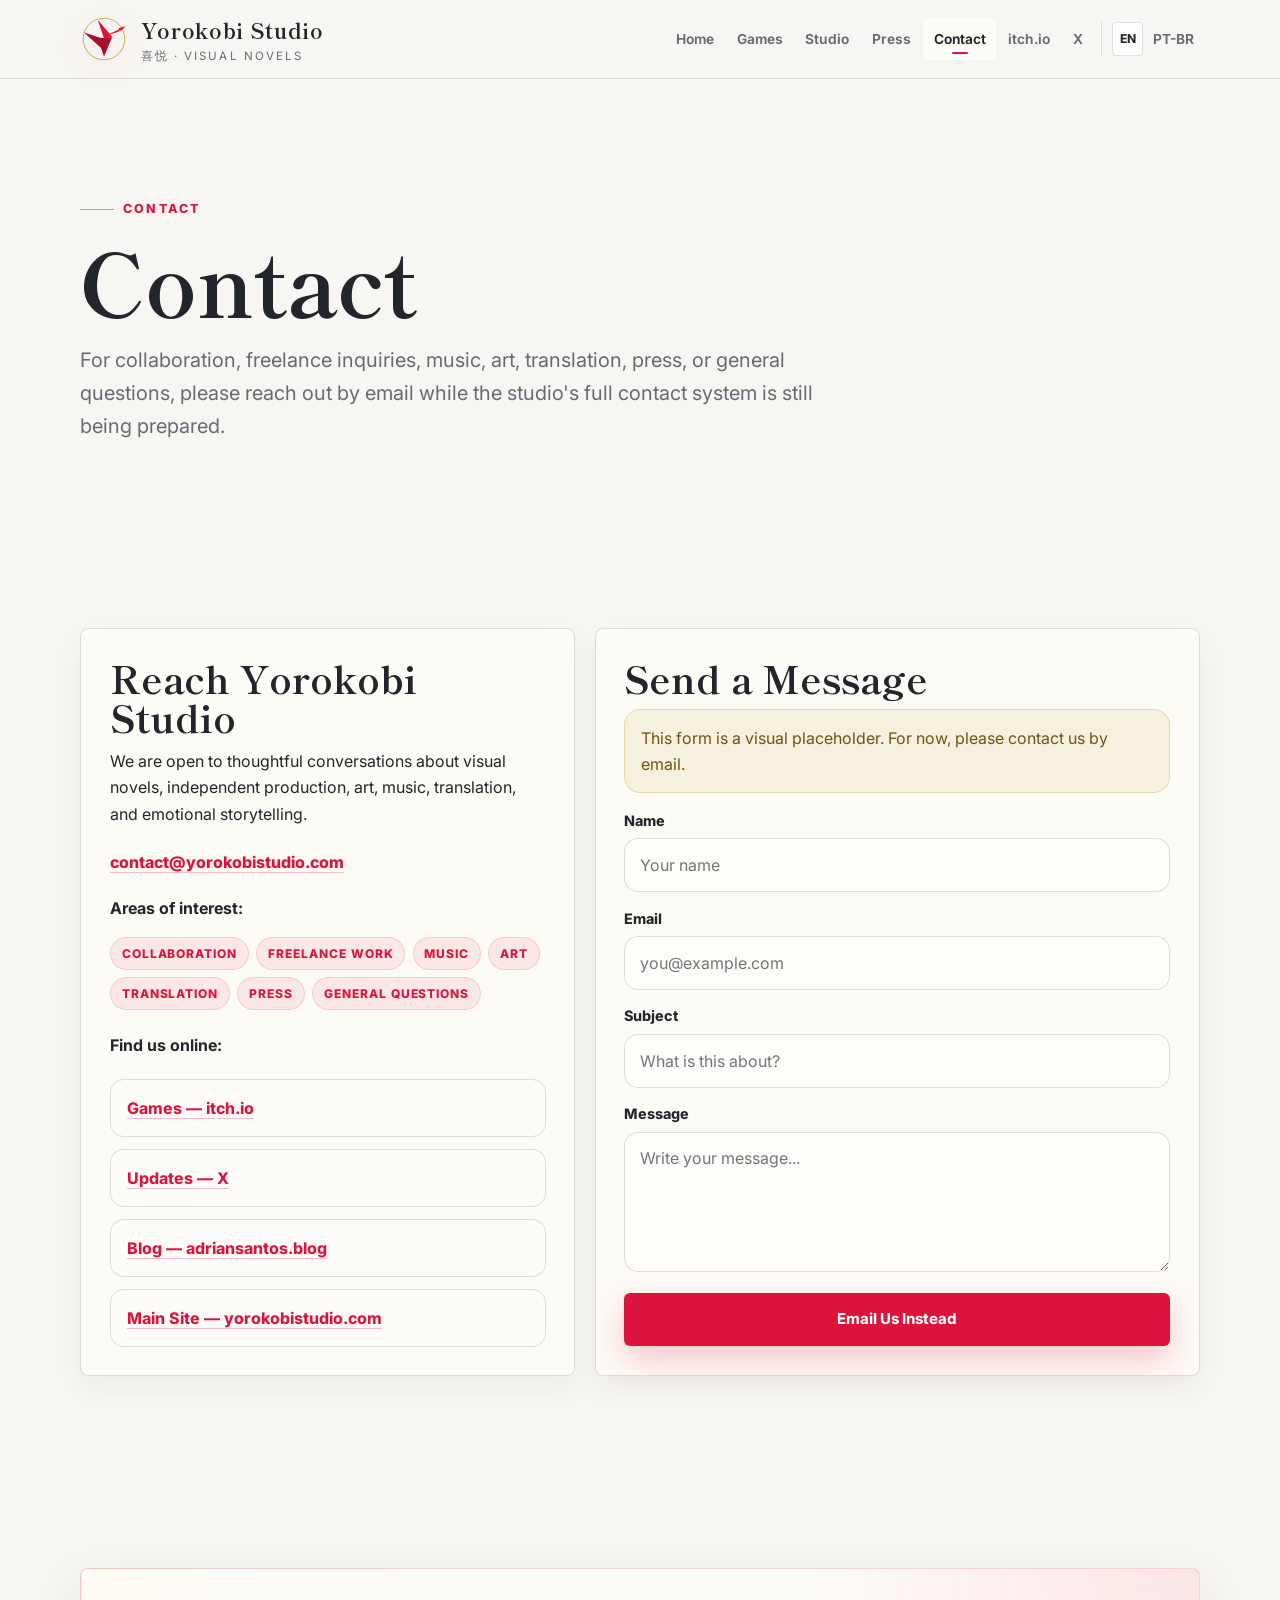
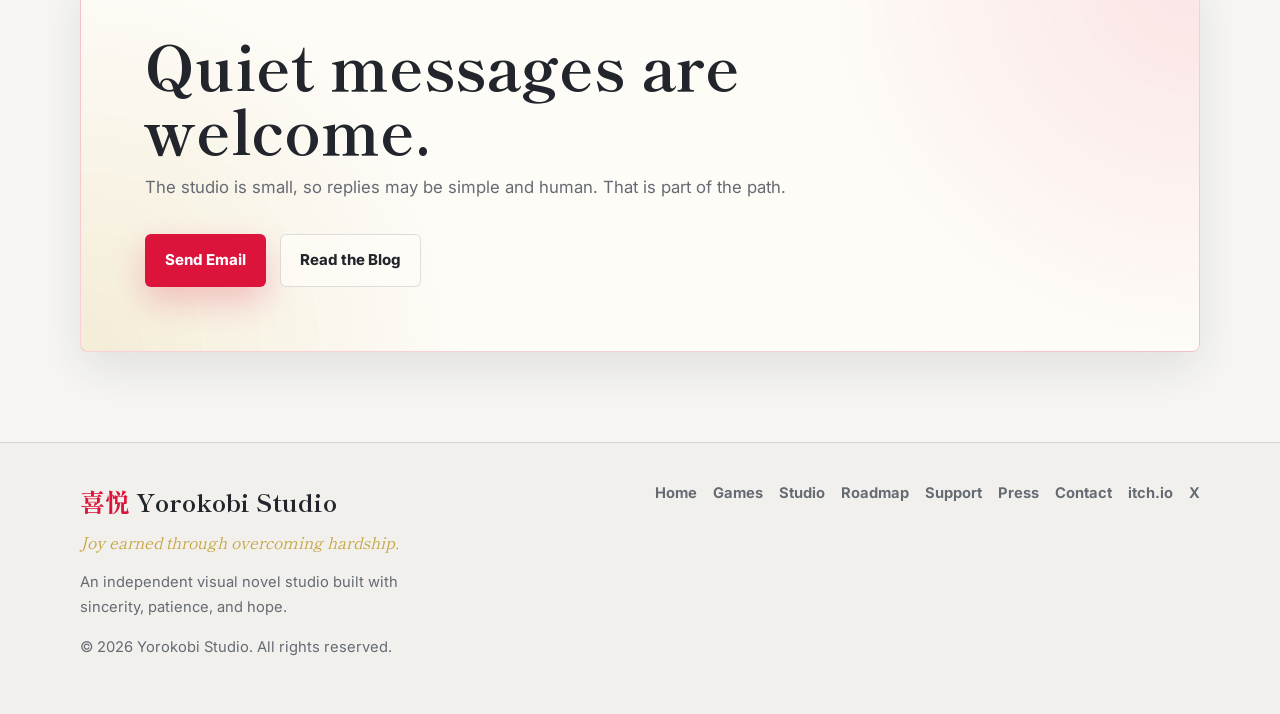
==== commit a984d272: "feat(site): showcase The Last Boat and add PT-BR" ====
--- a/contact.html
+++ b/contact.html
@@ -35,7 +35,7 @@
   <link rel="preconnect" href="https://fonts.gstatic.com" crossorigin>
   <link href="https://fonts.googleapis.com/css2?family=Shippori+Mincho:wght@500;700&family=Inter:wght@400;500;600;700&display=swap" rel="stylesheet">
 
-  <link rel="stylesheet" href="assets/css/style.css">
+  <link rel="stylesheet" href="assets/css/style.css?v=2">
 </head>
 <body>
   <a class="skip-link" href="#main-content">Skip to content</a>
@@ -56,7 +56,7 @@
     </button>
 
     <nav class="site-nav" id="site-nav" aria-label="Primary navigation" data-site-nav>
-      <a href="index.html">Home</a><a href="works.html">Works</a><a href="studio.html">Studio</a><a href="roadmap.html">Roadmap</a><a href="support.html">Support</a><a href="press.html">Press</a><a href="https://adriansantos.blog" target="_blank" rel="noopener">Blog</a><a href="contact.html" class="active">Contact</a>
+      <a href="index.html">Home</a><a href="works.html">Games</a><a href="studio.html">Studio</a><a href="press.html">Press</a><a href="contact.html" class="active" aria-current="page">Contact</a><a href="https://yorokobi-studio.itch.io/" target="_blank" rel="noopener noreferrer">itch.io</a><a href="https://x.com/YorokobiStudio" target="_blank" rel="noopener noreferrer">X</a><span class="language-switch" aria-label="Language"><span aria-current="page">EN</span><a href="pt-br/index.html" lang="pt-BR" hreflang="pt-BR">PT-BR</a></span>
     </nav>
   </div>
 </header>
@@ -87,6 +87,8 @@
 
           <p style="margin-top:1.4rem;"><strong>Find us online:</strong></p>
           <ul class="support-list">
+            <li><a class="text-link" href="https://yorokobi-studio.itch.io/" target="_blank" rel="noopener noreferrer">Games — itch.io</a></li>
+            <li><a class="text-link" href="https://x.com/YorokobiStudio" target="_blank" rel="noopener noreferrer">Updates — X</a></li>
             <li><a class="text-link" href="https://adriansantos.blog" target="_blank" rel="noopener">Blog — adriansantos.blog</a></li>
             <li><a class="text-link" href="https://yorokobistudio.com" target="_blank" rel="noopener">Main Site — yorokobistudio.com</a></li>
           </ul>
@@ -137,10 +139,10 @@
       <p class="footer-small">© 2026 Yorokobi Studio. All rights reserved.</p>
     </div>
     <nav class="footer-links" aria-label="Footer navigation">
-      <a href="index.html">Home</a><a href="works.html">Works</a><a href="studio.html">Studio</a><a href="roadmap.html">Roadmap</a><a href="support.html">Support</a><a href="press.html">Press</a><a href="https://adriansantos.blog" target="_blank" rel="noopener">Blog</a><a href="contact.html">Contact</a>
+      <a href="index.html">Home</a><a href="works.html">Games</a><a href="studio.html">Studio</a><a href="roadmap.html">Roadmap</a><a href="support.html">Support</a><a href="press.html">Press</a><a href="contact.html">Contact</a><a href="https://yorokobi-studio.itch.io/" target="_blank" rel="noopener noreferrer">itch.io</a><a href="https://x.com/YorokobiStudio" target="_blank" rel="noopener noreferrer">X</a>
     </nav>
   </div>
 </footer>
-  <script src="assets/js/main.js"></script>
+  <script src="assets/js/main.js?v=2"></script>
 </body>
 </html>
--- a/assets/css/style.css
+++ b/assets/css/style.css
@@ -10,22 +10,24 @@
 */
 
 :root {
-  --color-bg: #F8F5EF;
-  --color-bg-soft: #FFFDF8;
-  --color-card: rgba(255, 253, 248, 0.84);
-  --color-text: #2B2523;
-  --color-muted: #8A817C;
+  --color-bg: #F7F6F2;
+  --color-bg-soft: #FFFFFF;
+  --color-card: rgba(255, 255, 255, 0.9);
+  --color-text: #22252B;
+  --color-muted: #656A73;
   --color-red: #DC143C;
   --color-red-dark: #A80F2D;
   --color-gold: #C6A43F;
-  --color-line: rgba(43, 37, 35, 0.12);
-  --color-shadow: rgba(43, 37, 35, 0.10);
+  --color-blue: #1E64B7;
+  --color-blue-dark: #173E69;
+  --color-line: rgba(34, 37, 43, 0.14);
+  --color-shadow: rgba(34, 37, 43, 0.10);
   --font-title: "Shippori Mincho", "Noto Serif JP", "Noto Serif", Georgia, serif;
   --font-body: "Inter", "Noto Sans", "Montserrat", system-ui, -apple-system, BlinkMacSystemFont, "Segoe UI", sans-serif;
   --container: min(1120px, calc(100% - 40px));
-  --radius: 24px;
-  --radius-sm: 16px;
-  --shadow: 0 18px 50px var(--color-shadow);
+  --radius: 8px;
+  --radius-sm: 6px;
+  --shadow: 0 18px 48px var(--color-shadow);
   --transition: 180ms ease;
 }
 
@@ -46,10 +48,7 @@
   min-height: 100vh;
   font-family: var(--font-body);
   line-height: 1.65;
-  background:
-    radial-gradient(circle at top left, rgba(220, 20, 60, 0.08), transparent 34rem),
-    radial-gradient(circle at bottom right, rgba(198, 164, 63, 0.12), transparent 35rem),
-    linear-gradient(180deg, var(--color-bg), #fffaf0 44%, var(--color-bg));
+  background: var(--color-bg);
   color: var(--color-text);
 }
 
@@ -101,7 +100,7 @@
   top: 0;
   z-index: 100;
   backdrop-filter: blur(16px);
-  background: rgba(248, 245, 239, 0.88);
+  background: rgba(247, 246, 242, 0.92);
   border-bottom: 1px solid var(--color-line);
 }
 
@@ -199,7 +198,7 @@
 .site-nav a {
   position: relative;
   padding: 0.7rem 0.85rem;
-  border-radius: 999px;
+  border-radius: 4px;
   color: var(--color-muted);
   font-size: 0.92rem;
   font-weight: 650;
@@ -304,7 +303,7 @@
   min-height: 48px;
   padding: 0.82rem 1.2rem;
   border: 1px solid transparent;
-  border-radius: 999px;
+  border-radius: 6px;
   font-size: 0.94rem;
   font-weight: 750;
   transition: transform var(--transition), box-shadow var(--transition), background var(--transition), border-color var(--transition), color var(--transition);
@@ -912,6 +911,75 @@
 
 .note-card:hover .note-arrow::after {
   transform: translateX(4px);
+}
+
+/* --- Concept card (single highlighted first-work concept) --- */
+.concept-card {
+  display: grid;
+  grid-template-columns: 0.95fr 1.05fr;
+  overflow: hidden;
+  border: 1px solid var(--color-line);
+  border-radius: var(--radius);
+  background: var(--color-card);
+  box-shadow: var(--shadow);
+}
+
+.concept-media {
+  position: relative;
+  min-height: 280px;
+  border-right: 1px solid var(--color-line);
+  background: #fffaf0;
+}
+
+.concept-media img {
+  position: absolute;
+  inset: 0;
+  width: 100%;
+  height: 100%;
+  object-fit: cover;
+}
+
+.concept-content {
+  padding: clamp(1.6rem, 4vw, 2.7rem);
+}
+
+.concept-content .card-title {
+  margin: 0 0 0.7rem;
+  font-size: clamp(1.55rem, 3.4vw, 2.3rem);
+}
+
+.concept-content > p {
+  color: var(--color-muted);
+  font-size: 1.04rem;
+}
+
+.concept-themes {
+  display: flex;
+  flex-wrap: wrap;
+  gap: 0.45rem;
+  margin: 1.3rem 0 0;
+}
+
+.concept-themes .theme-label {
+  width: 100%;
+  margin-bottom: 0.1rem;
+  color: var(--color-muted);
+  font-size: 0.78rem;
+  font-weight: 800;
+  letter-spacing: 0.14em;
+  text-transform: uppercase;
+}
+
+@media (max-width: 760px) {
+  .concept-card {
+    grid-template-columns: 1fr;
+  }
+
+  .concept-media {
+    min-height: 200px;
+    border-right: none;
+    border-bottom: 1px solid var(--color-line);
+  }
 }
 
 /* --- Roadmap timeline --- */
@@ -1258,7 +1326,7 @@
   }
 
   .site-nav {
-    inset-top: 70px;
+    top: 70px;
   }
 
   .hero-title {
@@ -1280,6 +1348,589 @@
   }
 
   .cta {
-    border-radius: 24px;
-  }
-}
+    border-radius: 8px;
+  }
+}
+
+/* =====================================================================
+   GAME SHOWCASE — active studio, catalog, and localization
+   ===================================================================== */
+
+h1,
+h2,
+h3,
+.hero-title,
+.section-title,
+.page-hero h1,
+.cta h2 {
+  letter-spacing: 0;
+}
+
+.section-title {
+  font-size: 3.6rem;
+  line-height: 1.08;
+}
+
+.page-hero h1 {
+  font-size: 5.5rem;
+  line-height: 1;
+}
+
+.site-nav {
+  gap: 0.1rem;
+}
+
+.site-nav a {
+  padding: 0.62rem 0.66rem;
+  font-size: 0.86rem;
+}
+
+.language-switch {
+  display: inline-flex;
+  align-items: center;
+  gap: 0.2rem;
+  margin-left: 0.35rem;
+  padding-left: 0.65rem;
+  border-left: 1px solid var(--color-line);
+  color: var(--color-muted);
+  font-size: 0.76rem;
+  font-weight: 750;
+}
+
+.language-switch > span,
+.language-switch > a {
+  padding: 0.35rem 0.4rem;
+}
+
+.language-switch > span[aria-current="page"] {
+  color: var(--color-text);
+  background: #fff;
+  border: 1px solid var(--color-line);
+  border-radius: 4px;
+}
+
+.language-switch > a {
+  color: var(--color-muted);
+}
+
+.language-switch > a:hover {
+  color: var(--color-red);
+  background: transparent;
+}
+
+.language-switch > a::after {
+  display: none !important;
+}
+
+.game-hero {
+  position: relative;
+  isolation: isolate;
+  width: 100%;
+  height: clamp(520px, calc(100svh - 150px), 820px);
+  min-height: 0;
+  overflow: hidden;
+  background: #dceaf8;
+}
+
+.game-hero-art,
+.game-hero-shade {
+  position: absolute;
+  inset: 0;
+  width: 100%;
+  height: 100%;
+}
+
+.game-hero-art {
+  z-index: -2;
+  object-fit: cover;
+  object-position: 50% 62%;
+}
+
+.game-hero-shade {
+  z-index: -1;
+  background:
+    linear-gradient(90deg, rgba(15, 32, 54, 0.82) 0%, rgba(20, 47, 76, 0.54) 38%, rgba(22, 57, 92, 0.08) 70%),
+    linear-gradient(0deg, rgba(8, 25, 43, 0.48) 0%, rgba(8, 25, 43, 0) 48%);
+}
+
+.game-hero-content {
+  width: var(--container);
+  height: 100%;
+  margin: 0 auto;
+  padding: 2.5rem 0 4rem;
+  display: flex;
+  flex-direction: column;
+  align-items: flex-start;
+  justify-content: flex-end;
+  color: #fff;
+}
+
+.game-hero-content h1 {
+  max-width: 720px;
+  margin: 0.5rem 0 0;
+  font-family: var(--font-title);
+  font-size: 6rem;
+  line-height: 1;
+  letter-spacing: 0;
+  text-shadow: 0 2px 28px rgba(10, 31, 52, 0.28);
+}
+
+.game-hero-content > p:last-of-type {
+  max-width: 560px;
+  margin: 1rem 0 0;
+  font-size: 1.12rem;
+  text-shadow: 0 2px 18px rgba(10, 31, 52, 0.6);
+}
+
+.game-hero-studio {
+  margin: 0.8rem 0 0 !important;
+  font-size: 0.82rem !important;
+  font-weight: 700;
+  text-transform: uppercase;
+}
+
+.game-status {
+  display: inline-flex;
+  align-items: center;
+  width: fit-content;
+  padding: 0.36rem 0.62rem;
+  border: 1px solid currentColor;
+  border-radius: 4px;
+  font-size: 0.72rem;
+  font-weight: 800;
+  letter-spacing: 0.08em;
+  line-height: 1;
+  text-transform: uppercase;
+}
+
+.game-status-released {
+  color: #14594B;
+  background: #E7F5EF;
+}
+
+.game-hero .game-status-released {
+  color: #fff;
+  background: rgba(12, 44, 68, 0.38);
+  border-color: rgba(255, 255, 255, 0.72);
+  backdrop-filter: blur(10px);
+}
+
+.game-status-upcoming {
+  color: #775819;
+  background: #FBF2D9;
+}
+
+.button-light {
+  color: #17334f;
+  background: rgba(255, 255, 255, 0.9);
+  border-color: rgba(255, 255, 255, 0.72);
+}
+
+.button-light:hover {
+  background: #fff;
+  box-shadow: 0 12px 30px rgba(13, 39, 65, 0.18);
+}
+
+.studio-intro {
+  background: #fff;
+  border-bottom: 1px solid var(--color-line);
+}
+
+.studio-intro-grid {
+  display: grid;
+  grid-template-columns: minmax(0, 1.1fr) minmax(280px, 0.7fr);
+  gap: 4rem;
+  align-items: start;
+}
+
+.studio-intro-copy {
+  padding-top: 2rem;
+  color: var(--color-muted);
+  font-size: 1.05rem;
+}
+
+.games-preview {
+  background: var(--color-bg);
+}
+
+.game-list {
+  display: grid;
+  border-top: 1px solid var(--color-line);
+}
+
+.game-row {
+  display: grid;
+  grid-template-columns: minmax(280px, 1.12fr) minmax(260px, 0.88fr);
+  min-height: 360px;
+  border-bottom: 1px solid var(--color-line);
+  background: rgba(255, 255, 255, 0.55);
+}
+
+.game-row-media {
+  overflow: hidden;
+  background: #eaf2fb;
+}
+
+.game-row-media img {
+  width: 100%;
+  height: 100%;
+  aspect-ratio: 16 / 10;
+  object-fit: cover;
+  object-position: 50% 62%;
+  transition: transform 360ms ease;
+}
+
+.game-row-media:hover img {
+  transform: scale(1.015);
+}
+
+.game-row-content {
+  display: flex;
+  flex-direction: column;
+  justify-content: center;
+  align-items: flex-start;
+  padding: 2.5rem;
+}
+
+.game-row-content h3,
+.catalog-copy h3 {
+  margin: 0.8rem 0;
+  font-family: var(--font-title);
+  font-size: 2.6rem;
+  line-height: 1.08;
+  letter-spacing: 0;
+}
+
+.game-row-content > p,
+.catalog-copy > p {
+  color: var(--color-muted);
+}
+
+.game-row-mark,
+.catalog-symbol {
+  display: grid;
+  place-items: center;
+  align-content: center;
+  gap: 0.8rem;
+  min-height: 300px;
+  color: var(--color-red);
+  background: #F1ECE8;
+  font-family: var(--font-title);
+  font-size: 2.3rem;
+}
+
+.release-note {
+  margin: 1.1rem 0 0;
+  padding: 0.9rem 1rem;
+  border-left: 3px solid var(--color-gold);
+  color: #5D4A23 !important;
+  background: #FBF6E8;
+  font-size: 0.92rem;
+}
+
+.follow-band {
+  padding: 4.5rem 0;
+  color: #fff;
+  background: #24303D;
+}
+
+.follow-band .eyebrow {
+  color: #AFCDEA;
+}
+
+.follow-band h2 {
+  margin: 0;
+  font-family: var(--font-title);
+  font-size: 3rem;
+  line-height: 1.08;
+  letter-spacing: 0;
+}
+
+.follow-band p {
+  margin: 0.8rem 0 0;
+  color: #D8DEE5;
+}
+
+.follow-band-inner {
+  display: flex;
+  justify-content: space-between;
+  align-items: end;
+  gap: 3rem;
+}
+
+.follow-actions {
+  display: flex;
+  flex-wrap: wrap;
+  gap: 0.75rem;
+  justify-content: flex-end;
+}
+
+.follow-band .button-secondary {
+  color: #fff;
+  background: transparent;
+  border-color: rgba(255, 255, 255, 0.34);
+}
+
+.site-footer {
+  margin-top: 0;
+  background: #F1F0EC;
+}
+
+.page-hero-compact {
+  padding-top: 5rem;
+  padding-bottom: 3rem;
+}
+
+.catalog-section {
+  padding-top: 1rem;
+}
+
+.catalog-heading {
+  display: grid;
+  grid-template-columns: 60px 1fr;
+  gap: 1rem;
+  align-items: start;
+  margin-bottom: 1.8rem;
+}
+
+.catalog-index {
+  padding-top: 0.32rem;
+  color: var(--color-muted);
+  font-size: 0.78rem;
+  font-weight: 800;
+  letter-spacing: 0.08em;
+}
+
+.catalog-heading .eyebrow {
+  margin-bottom: 0.5rem;
+}
+
+.catalog-heading h2 {
+  margin: 0;
+  font-family: var(--font-title);
+  font-size: 3.6rem;
+  line-height: 1;
+  letter-spacing: 0;
+}
+
+.catalog-game {
+  display: grid;
+  grid-template-columns: minmax(320px, 1.2fr) minmax(300px, 0.8fr);
+  min-height: 460px;
+  overflow: hidden;
+  border: 1px solid var(--color-line);
+  border-radius: 8px;
+  background: #fff;
+  box-shadow: 0 16px 38px rgba(34, 37, 43, 0.07);
+}
+
+.catalog-art {
+  overflow: hidden;
+  background: #eaf2fb;
+}
+
+.catalog-art img {
+  width: 100%;
+  height: 100%;
+  object-fit: cover;
+  object-position: 50% 62%;
+}
+
+.catalog-copy {
+  display: flex;
+  flex-direction: column;
+  justify-content: center;
+  align-items: flex-start;
+  padding: 3rem;
+}
+
+.catalog-lead {
+  font-size: 1.08rem;
+}
+
+.catalog-upcoming {
+  border-top: 1px solid var(--color-line);
+  background: #F1F0EC;
+}
+
+.catalog-symbol img {
+  width: 96px;
+  height: 96px;
+  opacity: 0.82;
+}
+
+.catalog-note {
+  max-width: 650px;
+  margin: 1.25rem 0 0 auto;
+  color: var(--color-muted);
+  font-size: 0.9rem;
+  text-align: right;
+}
+
+.cta,
+.hero-card,
+.hero-note,
+.manifesto-panel,
+.site-nav,
+.phase,
+.facts,
+.brand-assets {
+  border-radius: 8px;
+}
+
+@media (max-width: 1080px) {
+  .site-nav a {
+    padding-inline: 0.5rem;
+  }
+
+  .brand-sub {
+    display: none;
+  }
+}
+
+@media (max-width: 900px) {
+  .section-title {
+    font-size: 2.9rem;
+  }
+
+  .page-hero h1 {
+    font-size: 4.5rem;
+  }
+
+  .game-hero-content h1 {
+    font-size: 4.5rem;
+  }
+
+  .site-nav {
+    border-radius: 8px;
+    background: rgba(247, 246, 242, 0.98);
+  }
+
+  .language-switch {
+    justify-content: flex-start;
+    margin: 0.45rem 0 0;
+    padding: 0.75rem 0 0;
+    border-top: 1px solid var(--color-line);
+    border-left: 0;
+  }
+
+  .studio-intro-grid,
+  .game-row,
+  .catalog-game {
+    grid-template-columns: 1fr;
+  }
+
+  .studio-intro-grid {
+    gap: 1.5rem;
+  }
+
+  .studio-intro-copy {
+    padding-top: 0;
+  }
+
+  .game-row-media img {
+    min-height: 360px;
+  }
+
+  .catalog-art img {
+    min-height: 460px;
+  }
+
+  .follow-band-inner {
+    display: grid;
+    align-items: start;
+  }
+
+  .follow-actions {
+    justify-content: flex-start;
+  }
+}
+
+@media (max-width: 560px) {
+  .section-title {
+    font-size: 2.25rem;
+  }
+
+  .page-hero h1 {
+    font-size: 3.4rem;
+  }
+
+  .game-hero {
+    height: auto;
+    min-height: 0;
+    background: var(--color-blue-dark);
+  }
+
+  .game-hero-art {
+    position: relative;
+    inset: auto;
+    z-index: 0;
+    width: 100%;
+    height: auto;
+    object-fit: contain;
+    object-position: center;
+  }
+
+  .game-hero-shade {
+    bottom: auto;
+    height: auto;
+    aspect-ratio: 1408 / 1117;
+    background: linear-gradient(0deg, rgba(23, 62, 105, 0.28), rgba(23, 62, 105, 0));
+  }
+
+  .game-hero-content {
+    width: 100%;
+    height: auto;
+    padding: 1.4rem 12px 2rem;
+    background: var(--color-blue-dark);
+  }
+
+  .game-hero-content h1 {
+    font-size: 2.7rem;
+  }
+
+  .game-hero-content > p:last-of-type {
+    font-size: 1rem;
+  }
+
+  .game-hero .hero-actions {
+    width: 100%;
+    margin-top: 1.25rem;
+  }
+
+  .game-row-content,
+  .catalog-copy {
+    padding: 1.5rem;
+  }
+
+  .game-row-content h3,
+  .catalog-copy h3 {
+    font-size: 2.05rem;
+  }
+
+  .game-row-media img,
+  .catalog-art img {
+    min-height: 280px;
+  }
+
+  .game-row-mark,
+  .catalog-symbol {
+    min-height: 220px;
+  }
+
+  .follow-band h2 {
+    font-size: 2.25rem;
+  }
+
+  .catalog-heading {
+    grid-template-columns: 38px 1fr;
+  }
+
+  .catalog-heading h2 {
+    font-size: 2.6rem;
+  }
+
+  .catalog-note {
+    text-align: left;
+  }
+}
